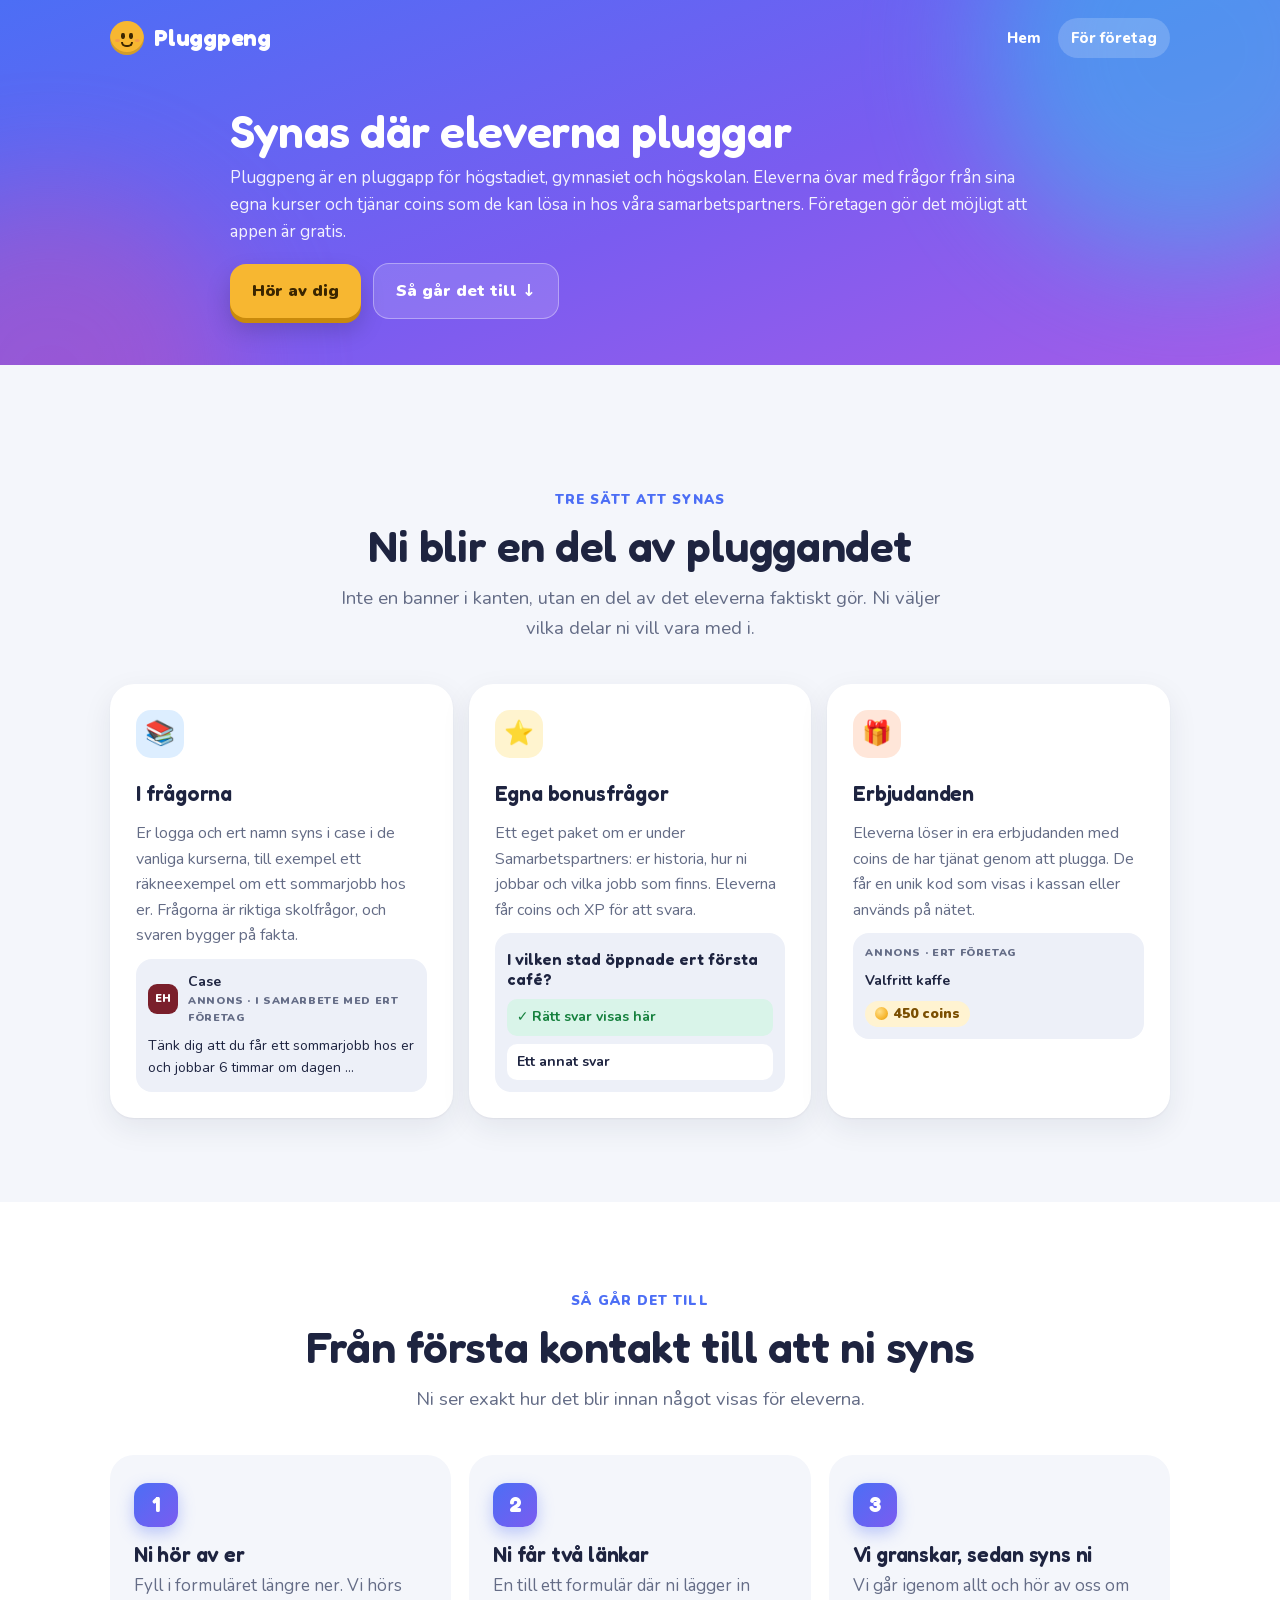
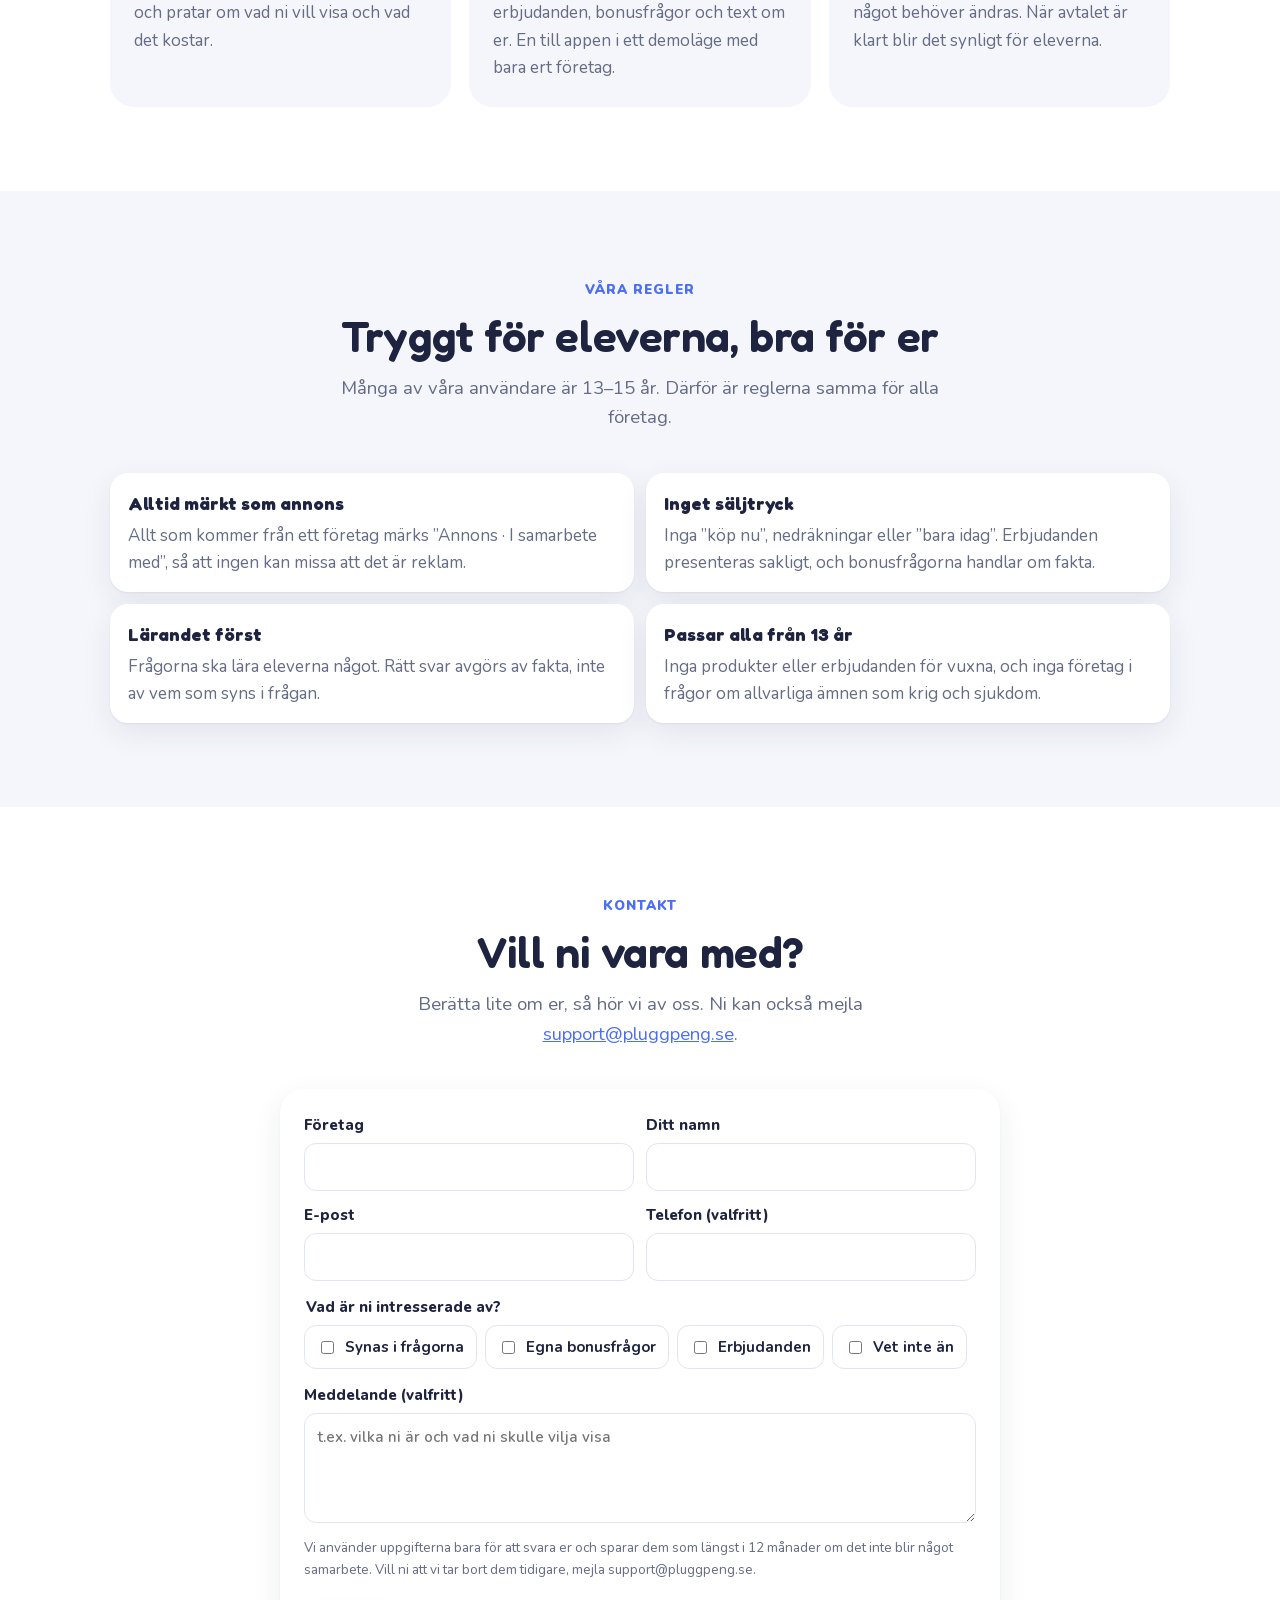
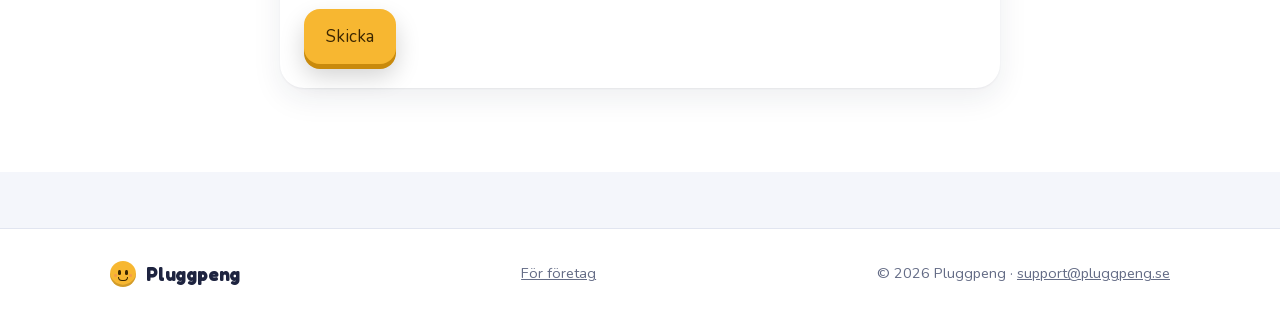
==== for-foretag/index.html @ d89995bb "Sidan För företag med kontaktformulär Co-Authored-By: Claude Opus 5.5 <noreply@anthropic.com>" ====
<!doctype html>
<html lang="sv">
<head>
<meta charset="utf-8">
<meta name="viewport" content="width=device-width, initial-scale=1">
<title>För företag – Pluggpeng</title>
<meta name="description" content="Synas i Pluggpeng: i frågorna eleverna pluggar med, med egna bonusfrågor och med erbjudanden de löser in med coins. Alltid tydligt märkt och utan säljtryck.">
<meta name="theme-color" content="#4C6EF5">
<!-- Mall. bygg-publik.js fyller i Supabase och skriver pluggpeng-webb/for-foretag/index.html -->
<link rel="preload" href="/fonts/Fredoka-latin.woff2" as="font" type="font/woff2" crossorigin>
<link rel="stylesheet" href="/style.css">
<style>
.ff-ways{display:grid;grid-template-columns:repeat(3,minmax(0,1fr));gap:16px;margin-top:26px}
@media (max-width:860px){.ff-ways{grid-template-columns:1fr}}
.ff-ways .tile{display:grid;gap:10px;align-content:start}
.ff-mock{background:var(--surface-2);border-radius:16px;padding:12px;display:grid;gap:8px;font-size:14px}
.ff-mock .ad{font-size:10.5px;font-weight:900;letter-spacing:.06em;text-transform:uppercase;color:var(--muted)}
.ff-mock .row{display:flex;gap:10px;align-items:center}
.ff-mock .lg{width:30px;height:30px;border-radius:9px;background:#7A1F2B;color:#fff;font-weight:900;font-size:11px;display:grid;place-items:center;flex:none}
.ff-mock .q{font-family:var(--display);font-weight:600;font-size:16px;line-height:1.25}
.ff-mock .o{background:var(--surface);border-radius:10px;padding:7px 10px;font-weight:700}
.ff-mock .o.ok{background:var(--mint);color:#15803D}
.ff-mock .price{display:inline-flex;gap:6px;align-items:center;font-weight:900;background:var(--coin-soft);color:var(--coin-ink);border-radius:999px;padding:2px 10px;justify-self:start}
.ff-coin{width:13px;height:13px;border-radius:50%;background:radial-gradient(circle at 35% 35%,#FFE08A,#F7B731 60%,#D99A0B);display:inline-block}
.ff-rules{display:grid;grid-template-columns:repeat(2,minmax(0,1fr));gap:12px;margin-top:22px}
@media (max-width:760px){.ff-rules{grid-template-columns:1fr}}
.ff-rules div{background:var(--surface);border-radius:18px;padding:16px 18px;box-shadow:var(--shadow)}
.ff-rules b{font-family:var(--display);font-size:18px;display:block;margin-bottom:4px}
.ff-rules p{margin:0;color:var(--muted)}
.ff-form{background:var(--surface);border-radius:var(--r);box-shadow:var(--shadow);padding:24px;display:grid;gap:14px;max-width:720px;margin:26px auto 0}
.ff-form .two{display:grid;grid-template-columns:1fr 1fr;gap:12px}
@media (max-width:620px){.ff-form .two{grid-template-columns:1fr}}
.ff-form label{display:grid;gap:6px;font-weight:800;font-size:15px}
.ff-form input,.ff-form textarea{font:inherit;font-weight:600;color:var(--ink);background:var(--surface);border:1.5px solid var(--line);border-radius:12px;padding:11px 13px;width:100%}
.ff-form input:focus,.ff-form textarea:focus{outline:none;border-color:var(--g1);box-shadow:0 0 0 3px var(--primary-soft,#E5EBFF)}
.ff-form textarea{min-height:110px;resize:vertical}
.ff-form fieldset{border:0;padding:0;margin:0;display:grid;gap:8px}
.ff-form legend{font-weight:800;font-size:15px;margin-bottom:6px}
.ff-checks{display:flex;flex-wrap:wrap;gap:8px}
.ff-checks label{display:flex;gap:8px;align-items:center;border:1.5px solid var(--line);border-radius:12px;padding:9px 12px;font-weight:700;cursor:pointer}
.ff-checks input{width:auto;accent-color:var(--g1)}
.ff-hp{position:absolute;left:-9999px;width:1px;height:1px;overflow:hidden}
.ff-small{font-size:13.5px;color:var(--muted);margin:0}
.ff-msg{border-radius:14px;padding:14px 16px;font-weight:700}
.ff-msg.ok{background:var(--mint);color:#15803D}
.ff-msg.err{background:#FEE2E2;color:#B91C1C}
.ff-form .btn{justify-self:start;border:0;cursor:pointer;font:inherit}
</style>
</head>
<body>
<header class="top">
  <div class="wrap">
    <nav class="nav">
      <a class="brand" href="/"><span class="slanten" aria-hidden="true"><b></b><i></i></span>Pluggpeng</a>
      <div class="links"><a href="/">Hem</a><a href="/for-foretag/" aria-current="page">För företag</a></div>
    </nav>
    <div class="page-head">
      <h1>Synas där eleverna pluggar</h1>
      <p>Pluggpeng är en pluggapp för högstadiet, gymnasiet och högskolan. Eleverna övar med frågor från sina egna kurser och tjänar coins som de kan lösa in hos våra samarbetspartners. Företagen gör det möjligt att appen är gratis.</p>
      <div class="cta" style="margin-top:18px"><a class="btn coin" href="#kontakt">Hör av dig</a><a class="btn ghost" href="#sa-gar-det-till">Så går det till ↓</a></div>
    </div>
  </div>
</header>

<main>
  <section class="block">
    <div class="wrap">
      <div class="center">
        <span class="kicker">Tre sätt att synas</span>
        <h2>Ni blir en del av pluggandet</h2>
        <p class="sub">Inte en banner i kanten, utan en del av det eleverna faktiskt gör. Ni väljer vilka delar ni vill vara med i.</p>
      </div>
      <div class="ff-ways">
        <div class="tile">
          <div class="ico" style="background:var(--sky)">📚</div>
          <h3>I frågorna</h3>
          <p>Er logga och ert namn syns i case i de vanliga kurserna, till exempel ett räkneexempel om ett sommarjobb hos er. Frågorna är riktiga skolfrågor, och svaren bygger på fakta.</p>
          <div class="ff-mock"><div class="row"><span class="lg">EH</span><div><b>Case</b><div class="ad">Annons · I samarbete med ert företag</div></div></div>
            <div>Tänk dig att du får ett sommarjobb hos er och jobbar 6 timmar om dagen …</div></div>
        </div>
        <div class="tile">
          <div class="ico" style="background:var(--butter)">⭐</div>
          <h3>Egna bonusfrågor</h3>
          <p>Ett eget paket om er under Samarbetspartners: er historia, hur ni jobbar och vilka jobb som finns. Eleverna får coins och XP för att svara.</p>
          <div class="ff-mock"><div class="q">I vilken stad öppnade ert första café?</div><div class="o ok">✓ Rätt svar visas här</div><div class="o">Ett annat svar</div></div>
        </div>
        <div class="tile">
          <div class="ico" style="background:var(--peach)">🎁</div>
          <h3>Erbjudanden</h3>
          <p>Eleverna löser in era erbjudanden med coins de har tjänat genom att plugga. De får en unik kod som visas i kassan eller används på nätet.</p>
          <div class="ff-mock"><div class="ad">Annons · Ert företag</div><b>Valfritt kaffe</b><span class="price"><i class="ff-coin"></i>450 coins</span></div>
        </div>
      </div>
    </div>
  </section>

  <section class="block alt" id="sa-gar-det-till">
    <div class="wrap">
      <div class="center">
        <span class="kicker">Så går det till</span>
        <h2>Från första kontakt till att ni syns</h2>
        <p class="sub">Ni ser exakt hur det blir innan något visas för eleverna.</p>
      </div>
      <div class="steps">
        <div class="step"><h3>Ni hör av er</h3><p>Fyll i formuläret längre ner. Vi hörs och pratar om vad ni vill visa och vad det kostar.</p></div>
        <div class="step"><h3>Ni får två länkar</h3><p>En till ett formulär där ni lägger in erbjudanden, bonusfrågor och text om er. En till appen i ett demoläge med bara ert företag.</p></div>
        <div class="step"><h3>Vi granskar, sedan syns ni</h3><p>Vi går igenom allt och hör av oss om något behöver ändras. När avtalet är klart blir det synligt för eleverna.</p></div>
      </div>
    </div>
  </section>

  <section class="block">
    <div class="wrap">
      <div class="center">
        <span class="kicker">Våra regler</span>
        <h2>Tryggt för eleverna, bra för er</h2>
        <p class="sub">Många av våra användare är 13–15 år. Därför är reglerna samma för alla företag.</p>
      </div>
      <div class="ff-rules">
        <div><b>Alltid märkt som annons</b><p>Allt som kommer från ett företag märks ”Annons · I samarbete med”, så att ingen kan missa att det är reklam.</p></div>
        <div><b>Inget säljtryck</b><p>Inga ”köp nu”, nedräkningar eller ”bara idag”. Erbjudanden presenteras sakligt, och bonusfrågorna handlar om fakta.</p></div>
        <div><b>Lärandet först</b><p>Frågorna ska lära eleverna något. Rätt svar avgörs av fakta, inte av vem som syns i frågan.</p></div>
        <div><b>Passar alla från 13 år</b><p>Inga produkter eller erbjudanden för vuxna, och inga företag i frågor om allvarliga ämnen som krig och sjukdom.</p></div>
      </div>
    </div>
  </section>

  <section class="block alt" id="kontakt">
    <div class="wrap">
      <div class="center">
        <span class="kicker">Kontakt</span>
        <h2>Vill ni vara med?</h2>
        <p class="sub">Berätta lite om er, så hör vi av oss. Ni kan också mejla <a href="mailto:support@pluggpeng.se?subject=Samarbete%20med%20Pluggpeng">support@pluggpeng.se</a>.</p>
      </div>
      <form class="ff-form" id="ff" novalidate>
        <div class="two">
          <label>Företag<input name="company" required maxlength="80" autocomplete="organization"></label>
          <label>Ditt namn<input name="name" required maxlength="80" autocomplete="name"></label>
          <label>E-post<input name="email" type="email" required maxlength="120" autocomplete="email"></label>
          <label>Telefon (valfritt)<input name="phone" type="tel" maxlength="30" autocomplete="tel"></label>
        </div>
        <fieldset><legend>Vad är ni intresserade av?</legend>
          <div class="ff-checks">
            <label><input type="checkbox" name="interest" value="case"> Synas i frågorna</label>
            <label><input type="checkbox" name="interest" value="bonusfragor"> Egna bonusfrågor</label>
            <label><input type="checkbox" name="interest" value="erbjudanden"> Erbjudanden</label>
            <label><input type="checkbox" name="interest" value="annat"> Vet inte än</label>
          </div></fieldset>
        <label>Meddelande (valfritt)<textarea name="message" maxlength="1000" placeholder="t.ex. vilka ni är och vad ni skulle vilja visa"></textarea></label>
        <div class="ff-hp" aria-hidden="true"><label>Lämna tomt<input name="website" tabindex="-1" autocomplete="off"></label></div>
        <p class="ff-small">Vi använder uppgifterna bara för att svara er och sparar dem som längst i 12 månader om det inte blir något samarbete. Vill ni att vi tar bort dem tidigare, mejla support@pluggpeng.se.</p>
        <div id="ff-msg" role="status" aria-live="polite"></div>
        <button class="btn coin" type="submit">Skicka</button>
      </form>
    </div>
  </section>
</main>

<footer>
  <div class="wrap">
    <a class="brand" href="/"><span class="slanten" aria-hidden="true"><b></b><i></i></span>Pluggpeng</a>
    <span><a href="/for-foretag/">För företag</a></span>
    <span>© 2026 Pluggpeng · <a href="mailto:support@pluggpeng.se">support@pluggpeng.se</a></span>
  </div>
</footer>

<script>
const SB_URL = "https://byfapqnpdriisybfastd.supabase.co", SB_KEY = "sb_publishable_jK1jf-cpxp_navooFOsqaw_nffUL_IU";
const ff = document.getElementById("ff"), msg = document.getElementById("ff-msg");
const show = (t, ok) => { msg.className = "ff-msg " + (ok ? "ok" : "err"); msg.textContent = t; };
ff.addEventListener("submit", async e => {
  e.preventDefault();
  const f = new FormData(ff), v = k => (f.get(k) || "").toString().trim();
  if(v("company").length < 2) return show("Skriv företagets namn.");
  if(v("name").length < 2) return show("Skriv ditt namn.");
  if(!/^[^@\s]+@[^@\s]+\.[a-z]{2,}$/i.test(v("email"))) return show("Kolla e-postadressen.");
  const btn = ff.querySelector("button"); btn.disabled = true; btn.textContent = "Skickar …";
  try{
    const r = await fetch(SB_URL + "/rest/v1/rpc/lead_submit", {method:"POST", headers:{"apikey":SB_KEY, "Content-Type":"application/json"},
      body:JSON.stringify({p:{company:v("company"), name:v("name"), email:v("email"), phone:v("phone"), message:v("message"), website:v("website"), interest:f.getAll("interest")}})});
    const j = await r.json().catch(()=>null);
    if(!r.ok) throw new Error(j && j.message || "");
    ff.reset(); show("Tack! Vi har fått ert meddelande och hör av oss inom några dagar.", true);
  }catch(err){ show(err.message && !/violates|constraint/i.test(err.message) ? err.message : "Det gick inte att skicka. Försök igen eller mejla support@pluggpeng.se."); }
  btn.disabled = false; btn.textContent = "Skicka";
});
</script>
</body>
</html>
---- style.css ----
/* Pluggpeng.se – samma färger, typsnitt och logga som appen.
 * Typsnitten ligger här på sidan (fonts/), så att inget hämtas från Google (besökarens IP-adress skickas inte dit).
 * Fredoka och Nunito har licensen SIL Open Font License 1.1, som tillåter kommersiell användning. */
@font-face{font-family:'Fredoka';font-style:normal;font-weight:300 700;font-display:swap;src:url(/fonts/Fredoka-latin.woff2) format('woff2');unicode-range:U+0000-00FF,U+0131,U+0152-0153,U+02BB-02BC,U+02C6,U+02DA,U+02DC,U+0304,U+0308,U+0329,U+2000-206F,U+20AC,U+2122,U+2191,U+2193,U+2212,U+2215,U+FEFF,U+FFFD}
@font-face{font-family:'Fredoka';font-style:normal;font-weight:300 700;font-display:swap;src:url(/fonts/Fredoka-latin-ext.woff2) format('woff2');unicode-range:U+0100-02BA,U+02BD-02C5,U+02C7-02CC,U+02CE-02D7,U+02DD-02FF,U+1D00-1DBF,U+1E00-1E9F,U+1EF2-1EFF,U+2020,U+20A0-20AB,U+20AD-20C4,U+2113,U+2C60-2C7F,U+A720-A7FF}
@font-face{font-family:'Nunito';font-style:normal;font-weight:200 1000;font-display:swap;src:url(/fonts/Nunito-latin.woff2) format('woff2');unicode-range:U+0000-00FF,U+0131,U+0152-0153,U+02BB-02BC,U+02C6,U+02DA,U+02DC,U+0304,U+0308,U+0329,U+2000-206F,U+20AC,U+2122,U+2191,U+2193,U+2212,U+2215,U+FEFF,U+FFFD}
@font-face{font-family:'Nunito';font-style:normal;font-weight:200 1000;font-display:swap;src:url(/fonts/Nunito-latin-ext.woff2) format('woff2');unicode-range:U+0100-02BA,U+02BD-02C5,U+02C7-02CC,U+02CE-02D7,U+02DD-02FF,U+1D00-1DBF,U+1E00-1E9F,U+1EF2-1EFF,U+2020,U+20A0-20AB,U+20AD-20C4,U+2113,U+2C60-2C7F,U+A720-A7FF}

:root{
  --g1:#4C6EF5; --g2:#7A5CF0; --g3:#A35CE8;
  --bg:#F4F6FB; --surface:#fff; --surface-2:#EDF0F8; --ink:#1E2440; --muted:#646C86; --line:#E1E5F0;
  --primary:#4C6EF5; --primary-soft:#E5EBFF;
  --coin:#F7B731; --coin-soft:#FFF3D1; --coin-ink:#7A4E00;
  --xp:#8B5CF6; --xp-soft:#EEE6FF; --good:#16A34A; --good-soft:#DCFCE7; --bad:#DC2626; --bad-soft:#FEE2E2;
  --peach:#FFE6D9; --mint:#D9F4E9; --lilac:#ECE5FF; --sky:#DDEEFF; --butter:#FFF4CF;
  --shadow:0 1px 2px rgba(30,36,64,.06),0 10px 30px rgba(30,36,64,.08);
  --r:24px;
  --display:"Fredoka","Avenir Next Rounded","Arial Rounded MT Bold",system-ui,sans-serif;
  --font:"Nunito","Segoe UI",system-ui,sans-serif;
}
@media (prefers-color-scheme:dark){
  :root{--bg:#121528;--surface:#1B2038;--surface-2:#252B48;--ink:#EEF0FA;--muted:#A3AAC6;--line:#2E355A;
    --primary:#8EA4FF;--primary-soft:#262F5C;--coin-soft:#3D3218;--coin-ink:#FFD978;--xp:#B79BFF;--xp-soft:#2F2752;
    --good:#4ADE80;--good-soft:#16352A;--bad:#F87171;--bad-soft:#3F1D24;
    --peach:#43291F;--mint:#183A2F;--lilac:#2F2752;--sky:#1C3350;--butter:#3A3218;
    --shadow:0 1px 2px rgba(0,0,0,.3),0 10px 30px rgba(0,0,0,.3);color-scheme:dark}
}
*{box-sizing:border-box}
html{-webkit-text-size-adjust:100%;scroll-behavior:smooth}
body{margin:0;font-family:var(--font);color:var(--ink);background:var(--bg);line-height:1.6;font-size:17px;overflow-x:hidden}
a{color:var(--primary)}
img,svg{max-width:100%}
h1,h2,h3{font-family:var(--display);font-weight:600;letter-spacing:-.01em;line-height:1.12}
.wrap{max-width:1100px;margin:0 auto;padding:0 20px}

/* Slanten – samma logga som i appen */
.slanten{--s:34px;width:var(--s);height:var(--s);border-radius:50%;background:var(--coin);position:relative;flex:none;display:inline-block;box-shadow:inset 0 calc(var(--s)*-.09) 0 rgba(0,0,0,.15)}
.slanten::before,.slanten::after{content:"";position:absolute;top:36%;width:12%;height:18%;border-radius:40%;background:#3B2600}
.slanten::before{left:31%}.slanten::after{right:31%}
.slanten i{position:absolute;left:32%;right:32%;bottom:24%;height:15%;border:calc(var(--s)*.07) solid #3B2600;border-top:0;border-radius:0 0 99px 99px}
.slanten b{position:absolute;left:14%;top:52%;width:14%;height:9%;border-radius:50%;background:#F48B5A;opacity:.6;box-shadow:calc(var(--s)*.58) 0 0 #F48B5A}

/* Toppen */
.top{position:relative;background:linear-gradient(160deg,var(--g1) 0%,var(--g2) 55%,var(--g3) 100%);color:#fff;overflow:hidden;isolation:isolate}
.top::before,.top::after{content:"";position:absolute;border-radius:50%;filter:blur(60px);opacity:.45;z-index:-1}
.top::before{width:420px;height:420px;background:#22D3EE;top:-160px;right:-120px}
.top::after{width:380px;height:380px;background:#EC4899;bottom:-200px;left:-140px;opacity:.3}
.nav{display:flex;align-items:center;justify-content:space-between;gap:12px;padding:18px 0;flex-wrap:wrap}
.brand{display:flex;align-items:center;gap:10px;color:#fff;text-decoration:none;font-family:var(--display);font-weight:700;font-size:23px;letter-spacing:-.01em}
.links{display:flex;gap:4px;flex-wrap:wrap}
.links a{color:#fff;text-decoration:none;font-weight:800;font-size:15px;padding:8px 13px;border-radius:999px;transition:background .2s}
.links a:hover,.links a[aria-current="page"]{background:rgba(255,255,255,.18)}

.page-head{padding:30px 0 46px;max-width:820px;margin:0 auto}
.page-head h1{font-size:clamp(32px,6vw,46px);margin:0 0 6px}
.page-head p{margin:0;opacity:.92}

/* Startsidans topp */
.hero{display:grid;grid-template-columns:1.1fr .9fr;gap:40px;align-items:center;padding:34px 0 90px}
.pill{display:inline-flex;align-items:center;gap:8px;background:rgba(255,255,255,.16);border:1px solid rgba(255,255,255,.28);border-radius:999px;padding:7px 15px 7px 8px;font-weight:800;font-size:14.5px;backdrop-filter:blur(6px)}
.pill .slanten{--s:24px}
.hero h1{font-size:clamp(40px,7vw,68px);margin:18px 0 16px;font-weight:700}
.hero h1 .hl{position:relative;white-space:nowrap;color:#FFE08A}
.hero h1 .hl svg{position:absolute;left:0;right:0;bottom:-.18em;width:100%;height:.32em;overflow:visible}
.hero h1 .hl path{fill:none;stroke:#FFE08A;stroke-width:5;stroke-linecap:round;stroke-dasharray:300;stroke-dashoffset:300;animation:draw 1.1s .6s ease-out forwards}
@keyframes draw{to{stroke-dashoffset:0}}
.lead{font-size:clamp(18px,2.2vw,20.5px);max-width:540px;margin:0 0 28px;opacity:.95}
.cta{display:flex;gap:12px;flex-wrap:wrap;align-items:center}
.btn{display:inline-flex;align-items:center;gap:8px;border-radius:16px;padding:14px 22px;font-weight:900;font-size:16.5px;text-decoration:none;border:0;cursor:pointer;font-family:var(--font);transition:transform .15s,box-shadow .15s}
.btn:hover{transform:translateY(-2px)}
.btn.coin{background:var(--coin);color:#3B2600;box-shadow:0 5px 0 #C98A0C,0 12px 24px rgba(0,0,0,.18)}
.btn.coin:active{transform:translateY(3px);box-shadow:0 2px 0 #C98A0C}
.btn.ghost{background:rgba(255,255,255,.14);color:#fff;border:1px solid rgba(255,255,255,.35)}
.stores{display:flex;gap:10px;margin-top:22px;flex-wrap:wrap;font-weight:800;font-size:14px;opacity:.92}
.stores span{display:inline-flex;align-items:center;gap:7px;padding:7px 12px;border-radius:12px;background:rgba(0,0,0,.18)}

/* Flytande mynt i toppen */
.float{position:absolute;inset:0;z-index:-1;pointer-events:none}
.float .slanten{position:absolute;opacity:.85;animation:drift 9s ease-in-out infinite}
.float .slanten:nth-child(1){--s:26px;left:6%;top:22%}
.float .slanten:nth-child(2){--s:18px;left:44%;top:12%;animation-delay:-3s;opacity:.6}
.float .slanten:nth-child(3){--s:30px;left:52%;bottom:14%;animation-delay:-5s}
.float .slanten:nth-child(4){--s:16px;right:4%;top:60%;animation-delay:-2s;opacity:.55}
.float .slanten:nth-child(5){--s:22px;left:30%;bottom:6%;animation-delay:-7s;opacity:.7}
@keyframes drift{0%,100%{transform:translateY(0) rotate(0)}50%{transform:translateY(-18px) rotate(12deg)}}

/* Telefonen med provfrågan */
.phone{position:relative;justify-self:center;width:min(340px,100%);background:#0F1222;border-radius:44px;padding:12px;box-shadow:0 30px 60px rgba(15,18,34,.45),inset 0 0 0 2px rgba(255,255,255,.08);animation:rise .9s .2s both cubic-bezier(.2,.9,.3,1.2)}
@keyframes rise{from{opacity:0;transform:translateY(40px) rotate(4deg)}to{opacity:1;transform:none}}
.screen{background:var(--bg);color:var(--ink);border-radius:34px;padding:18px 16px 20px;min-height:540px;display:flex;flex-direction:column;gap:12px;overflow:hidden;position:relative}
.notch{width:96px;height:24px;border-radius:99px;background:#0F1222;margin:-6px auto 2px}
.s-top{display:flex;align-items:center;justify-content:space-between;gap:8px}
.chip{display:inline-flex;align-items:center;gap:6px;border-radius:999px;padding:5px 10px;font-weight:900;font-size:13.5px}
.chip.coins{background:var(--coin-soft);color:var(--coin-ink)}
.chip.coins .slanten{--s:18px}
.chip.streak{background:var(--peach);color:#B4461A}
@media (prefers-color-scheme:dark){.chip.streak{color:#FDBA8C}}
.s-meta{font-size:12.5px;font-weight:800;color:var(--muted);text-transform:uppercase;letter-spacing:.06em}
.xpbar{height:10px;border-radius:99px;background:var(--surface-2);overflow:hidden}
.xpbar span{display:block;height:100%;width:30%;border-radius:inherit;background:linear-gradient(90deg,var(--xp),#C084FC);transition:width .6s cubic-bezier(.2,.9,.3,1)}
.q{font-family:var(--display);font-size:20px;font-weight:600;line-height:1.25;margin:4px 0 2px}
.opts{display:grid;gap:8px}
.opt{text-align:left;background:var(--surface);color:var(--ink);border:2px solid var(--line);border-bottom-width:4px;border-radius:16px;padding:11px 14px;font:800 15.5px var(--font);cursor:pointer;transition:transform .1s,border-color .15s,background .15s}
.opt:hover:not(:disabled){border-color:var(--primary);transform:translateY(-1px)}
.opt:disabled{cursor:default}
.opt.right{background:var(--good-soft);border-color:var(--good);color:var(--good)}
.opt.wrong{background:var(--bad-soft);border-color:var(--bad);color:var(--bad);animation:shake .35s}
@keyframes shake{25%{transform:translateX(-5px)}75%{transform:translateX(5px)}}
.expl{font-size:14px;color:var(--muted);background:var(--surface);border-radius:14px;padding:10px 12px;display:none}
.expl.show{display:block;animation:pop .3s ease-out}
.next{margin-top:auto;background:var(--primary);color:#fff;border:0;border-radius:16px;padding:13px;font:900 15.5px var(--font);cursor:pointer;box-shadow:0 4px 0 #3651C9;visibility:hidden}
.next.show{visibility:visible;animation:pop .3s ease-out}
@media (prefers-color-scheme:dark){.next{color:#121528;box-shadow:0 4px 0 #6F88F0}}
@keyframes pop{from{opacity:0;transform:scale(.94)}to{opacity:1;transform:none}}
.plus{position:absolute;font-family:var(--display);font-weight:700;font-size:22px;color:var(--coin-ink);pointer-events:none;animation:up 1.1s ease-out forwards}
@keyframes up{from{opacity:1;transform:translateY(0) scale(1)}to{opacity:0;transform:translateY(-70px) scale(1.25)}}
.spark{position:absolute;width:8px;height:8px;border-radius:2px;pointer-events:none;animation:burst .9s ease-out forwards}
@keyframes burst{to{opacity:0;transform:translate(var(--dx),var(--dy)) rotate(260deg)}}
.hint{text-align:center;font-weight:800;font-size:14px;margin-top:14px;opacity:.85}

/* Ämnesbandet */
.marquee{background:var(--surface);border-bottom:1px solid var(--line);overflow:hidden;padding:16px 0}
.marquee .track{display:flex;gap:12px;width:max-content;animation:scroll 50s linear infinite}
.marquee:hover .track{animation-play-state:paused}
.marquee span{white-space:nowrap;font-weight:800;font-size:15px;padding:8px 16px;border-radius:999px;background:var(--surface-2)}
.marquee span:nth-child(4n+1){background:var(--sky)}.marquee span:nth-child(4n+2){background:var(--mint)}
.marquee span:nth-child(4n+3){background:var(--lilac)}.marquee span:nth-child(4n){background:var(--peach)}
@keyframes scroll{to{transform:translateX(-50%)}}

/* Sektioner */
main{padding:36px 0 56px}
.home main{padding:0}
.block{padding:84px 0}
.block.alt{background:var(--surface)}
.kicker{display:inline-block;font-weight:900;font-size:13.5px;letter-spacing:.08em;text-transform:uppercase;color:var(--primary);margin-bottom:10px}
.block h2{font-size:clamp(30px,4.6vw,44px);margin:0 0 14px}
.block .sub{color:var(--muted);font-size:18.5px;max-width:640px;margin:0 0 40px}
.center{text-align:center}.center .sub{margin-left:auto;margin-right:auto}

.stats{display:grid;grid-template-columns:repeat(4,1fr);gap:14px}
.stat{background:var(--surface);border-radius:var(--r);padding:24px 20px;box-shadow:var(--shadow);text-align:center}
.block.alt .stat{background:var(--bg);box-shadow:none}
.stat b{display:block;font-family:var(--display);font-size:clamp(34px,5vw,46px);font-weight:700;line-height:1;background:linear-gradient(135deg,var(--g1),var(--g3));-webkit-background-clip:text;background-clip:text;color:transparent}
.stat span{display:block;margin-top:8px;color:var(--muted);font-weight:700;font-size:15px}

.steps{display:grid;grid-template-columns:repeat(3,1fr);gap:18px;counter-reset:s}
.step{position:relative;background:var(--bg);border-radius:var(--r);padding:28px 24px 26px}
.step::before{counter-increment:s;content:counter(s);display:grid;place-items:center;width:44px;height:44px;border-radius:14px;background:linear-gradient(135deg,var(--g1),var(--g2));color:#fff;font:700 21px var(--display);margin-bottom:16px;box-shadow:0 6px 16px rgba(76,110,245,.35)}
.step h3{font-size:21px;margin:0 0 6px}
.step p{margin:0;color:var(--muted)}

/* Funktioner */
.bento{display:grid;grid-template-columns:repeat(6,1fr);gap:16px}
.tile{background:var(--surface);border-radius:var(--r);padding:26px;box-shadow:var(--shadow);overflow:hidden;position:relative;transition:transform .25s}
.tile:hover{transform:translateY(-4px)}
.tile.w3{grid-column:span 3}.tile.w2{grid-column:span 2}.tile.w4{grid-column:span 4}
.tile .ico{width:48px;height:48px;border-radius:15px;display:grid;place-items:center;font-size:24px;margin-bottom:14px}
.tile h3{font-size:21px;margin:0 0 6px}
.tile p{margin:0;color:var(--muted);font-size:16px}
.levels{display:flex;gap:8px;margin-top:16px;flex-wrap:wrap}
.levels span{font-weight:900;font-size:14px;padding:6px 12px;border-radius:12px}
.ladder{display:flex;align-items:flex-end;gap:8px;margin-top:20px;height:110px}
.ladder div{flex:1;border-radius:12px 12px 4px 4px;display:flex;align-items:flex-end;justify-content:center;padding-bottom:8px;font-weight:900;font-size:12.5px;color:#fff;transform-origin:bottom;transform:scaleY(.15);transition:transform .8s cubic-bezier(.2,.9,.3,1.2)}
.in .ladder div{transform:none}
.ladder div:nth-child(1){height:40%;background:#C27C4A}.ladder div:nth-child(2){height:55%;background:#94A3B8;transition-delay:.08s}
.ladder div:nth-child(3){height:70%;background:#EAB308;transition-delay:.16s}.ladder div:nth-child(4){height:85%;background:#14B8A6;transition-delay:.24s}
.ladder div:nth-child(5){height:100%;background:linear-gradient(180deg,#60A5FA,#8B5CF6);transition-delay:.32s}
.week{display:flex;gap:6px;margin-top:18px}
.week span{flex:1;aspect-ratio:1;max-width:40px;border-radius:12px;display:grid;place-items:center;font-size:18px;background:var(--surface-2)}
.week span.on{background:var(--peach)}
.avatars{display:flex;gap:10px;margin-top:18px;flex-wrap:wrap}
.avatars span{width:46px;height:46px;border-radius:50%;display:grid;place-items:center;font-size:23px}
.duel{display:flex;align-items:center;justify-content:space-between;gap:10px;margin-top:18px;background:var(--bg);border-radius:18px;padding:12px 16px;font-weight:900}
.duel em{font-style:normal;font-family:var(--display);font-size:22px;color:var(--primary)}

/* Av studenter, för studenter */
.manifest{display:grid;grid-template-columns:auto 1fr;gap:44px;align-items:center;background:linear-gradient(140deg,var(--g1),var(--g2) 60%,var(--g3));color:#fff;border-radius:34px;padding:clamp(30px,6vw,64px);position:relative;overflow:hidden}
.manifest::after{content:"";position:absolute;width:360px;height:360px;border-radius:50%;background:rgba(255,255,255,.08);right:-120px;top:-140px}
.manifest .big{--s:150px;animation:hop 2.4s ease-in-out infinite}
.manifest .big .cap{position:absolute;left:12%;right:12%;top:-16%;height:24%;background:#111827;border-radius:6px 6px 2px 2px;transform:rotate(-8deg)}
.manifest .big .cap::after{content:"";position:absolute;left:30%;right:30%;top:100%;height:60%;background:#111827;border-radius:0 0 10px 10px}
.manifest .big .cap::before{content:"";position:absolute;right:8%;top:40%;width:3px;height:120%;background:#FDE047}
@keyframes hop{0%,100%{transform:translateY(0) rotate(-3deg)}50%{transform:translateY(-12px) rotate(3deg)}}
.manifest h2{font-size:clamp(32px,5vw,50px);margin:0 0 14px}
.manifest p{margin:0 0 12px;font-size:18px;opacity:.95;max-width:620px}
.manifest .sign{font-family:var(--display);font-size:20px;opacity:1;margin-top:18px}

/* Gratis och trygghet */
.trust{display:grid;grid-template-columns:repeat(3,1fr);gap:16px}
.trust .tile{background:var(--surface)}
.tag{display:inline-block;font-weight:900;font-size:12.5px;padding:4px 10px;border-radius:8px;background:var(--coin-soft);color:var(--coin-ink);margin-bottom:12px}

.faq{max-width:780px;margin:0 auto}
.faq details{background:var(--surface);border-radius:18px;padding:4px 22px;margin-bottom:10px;border:0;box-shadow:var(--shadow)}

.final{text-align:center;padding:90px 0}
.final .slanten{--s:80px;animation:hop 2s ease-in-out infinite;margin-bottom:18px}
.final h2{font-size:clamp(32px,5vw,48px);margin:0 0 10px}
.final p{color:var(--muted);font-size:18.5px;margin:0 auto 26px;max-width:560px}

/* Undersidornas text */
.text{max-width:820px;margin:0 auto;background:var(--surface);border-radius:var(--r);padding:30px clamp(20px,4vw,44px);box-shadow:var(--shadow);margin-top:-30px;position:relative}
.text h2{font-size:23px;margin:30px 0 8px}
.text h2:first-child{margin-top:0}
.text ul{padding-left:22px}
.text li{margin:4px 0}
.text table{width:100%;border-collapse:collapse;font-size:15.5px;margin:8px 0}
.text th,.text td{text-align:left;padding:10px 8px;border-bottom:1px solid var(--line);vertical-align:top}
.text th{color:var(--muted);font-weight:800;font-size:14px}
.note{color:var(--muted);font-size:15px}

details{border-bottom:1px solid var(--line);padding:4px 0}
summary{cursor:pointer;font-weight:800;padding:14px 0;list-style:none;display:flex;justify-content:space-between;gap:12px}
summary::-webkit-details-marker{display:none}
summary::after{content:"+";font-size:24px;line-height:1;color:var(--primary);transition:transform .2s}
details[open] summary::after{transform:rotate(45deg)}
details p{margin:0 0 16px;color:var(--muted)}

.contact{display:flex;align-items:center;gap:14px;flex-wrap:wrap;background:linear-gradient(135deg,var(--g1),var(--g2));color:#fff;border-radius:var(--r);padding:22px 24px;margin-top:20px}
.contact b{font-size:18px}
.contact a{color:#fff;font-weight:800}
.section{margin-top:34px}
.section h2{font-size:26px;margin:0 0 12px}

footer{background:var(--surface);border-top:1px solid var(--line);padding:30px 0 44px;color:var(--muted);font-size:14.5px}
footer .wrap{display:flex;justify-content:space-between;align-items:center;gap:14px;flex-wrap:wrap}
footer .brand{color:var(--ink);font-size:19px}
footer .brand .slanten{--s:26px}
footer a{color:var(--muted)}

/* Dyker upp när man scrollar (bara om JavaScript körs) */
.js .reveal{opacity:0;transform:translateY(26px);transition:opacity .7s ease,transform .7s cubic-bezier(.2,.9,.3,1)}
.js .reveal.in{opacity:1;transform:none}
.js .reveal.d1{transition-delay:.08s}.js .reveal.d2{transition-delay:.16s}.js .reveal.d3{transition-delay:.24s}

@media (max-width:900px){
  .hero{grid-template-columns:1fr;padding-bottom:70px}
  .bento{grid-template-columns:1fr 1fr}
  .tile.w3,.tile.w2,.tile.w4{grid-column:span 1}
  .tile.wide-m{grid-column:span 2}
  .stats{grid-template-columns:1fr 1fr}
  .steps,.trust{grid-template-columns:1fr}
  .manifest{grid-template-columns:1fr;text-align:center}
  .manifest .big{--s:110px;margin:10px auto 0}
  .manifest p{margin-left:auto;margin-right:auto}
}
@media (max-width:560px){
  body{font-size:16.5px}
  .bento{grid-template-columns:1fr}
  .tile.wide-m{grid-column:span 1}
  .block{padding:64px 0}
  .links a{padding:7px 10px;font-size:14px}
  .screen{min-height:500px}
}
@media (prefers-reduced-motion:reduce){
  *,*::before,*::after{animation:none!important;transition:none!important}
  .hero h1 .hl path{stroke-dashoffset:0}
  .js .reveal{opacity:1;transform:none}
  .ladder div{transform:none}
}

/* Provfrågorna: prickar för fråga 1–3 och resultatet */
.quiz{display:flex;flex-direction:column;gap:12px;flex:1}
.quiz[hidden],.result[hidden]{display:none}
.s-row{display:flex;justify-content:space-between;align-items:center;gap:8px}
.dots{display:flex;gap:5px;flex:none}
.dots i{width:9px;height:9px;border-radius:50%;background:var(--surface-2);transition:background .3s,transform .3s}
.dots i.now{background:var(--primary);transform:scale(1.25)}
.dots i.done{background:var(--good)}
.result{flex:1;display:flex;flex-direction:column;align-items:center;justify-content:center;text-align:center;gap:10px;animation:pop .45s cubic-bezier(.2,.9,.3,1.3)}
.result>.slanten{--s:84px;animation:hop 1.6s ease-in-out infinite}
.result h3{font-size:26px;margin:6px 0 0}
.r-score{margin:0;color:var(--muted);font-weight:800}
.r-score b{font-family:var(--display);font-size:38px;color:var(--ink);vertical-align:-4px}
.r-gains{display:flex;gap:8px;flex-wrap:wrap;justify-content:center}
.chip.xp{background:var(--xp-soft);color:var(--xp)}
.r-text{font-size:14.5px;color:var(--muted);margin:2px 6px 6px}
.result .btn{width:100%;justify-content:center}
.again{background:none;border:0;color:var(--primary);font:900 15px var(--font);cursor:pointer;padding:8px}

/* Siffrorna: stor ruta för frågorna */
.stats{grid-template-columns:repeat(4,1fr)}
.stat.hero-stat{grid-column:span 2;grid-row:span 2;display:flex;flex-direction:column;justify-content:center;background:linear-gradient(140deg,var(--g1),var(--g2) 60%,var(--g3));position:relative;overflow:hidden}
.stat.hero-stat b{font-size:clamp(54px,9vw,96px);color:#FFE08A;background:none;-webkit-background-clip:initial;background-clip:initial}
.stat.hero-stat span{color:#fff;font-size:18px;opacity:.95}
.stat.hero-stat::after{content:"";position:absolute;width:220px;height:220px;border-radius:50%;background:rgba(255,255,255,.08);right:-70px;top:-80px}
.stat.free b{background:none;-webkit-background-clip:initial;background-clip:initial;color:var(--good)}

/* Hämta-sektionen */
.store-btns{display:flex;gap:12px;justify-content:center;flex-wrap:wrap;margin:0 0 22px}
.store{display:inline-flex;flex-direction:column;align-items:flex-start;background:var(--ink);color:var(--bg);border-radius:14px;padding:9px 20px 10px;min-width:170px;opacity:.85;line-height:1.2}
.store small{font-size:12px;font-weight:700;opacity:.8}
.store b{font-family:var(--display);font-size:21px;font-weight:600}

/* Meny som följer med när man scrollar */
.sticky{position:fixed;top:0;left:0;right:0;z-index:50;background:color-mix(in srgb,var(--surface) 86%,transparent);backdrop-filter:blur(14px);-webkit-backdrop-filter:blur(14px);border-bottom:1px solid var(--line);transform:translateY(-110%);transition:transform .35s cubic-bezier(.2,.9,.3,1)}
.sticky.on{transform:none}
.sticky .wrap{display:flex;align-items:center;gap:14px;height:62px}
.sticky .brand{color:var(--ink);font-size:20px}
.sticky .brand .slanten{--s:28px}
.jump{display:flex;gap:2px;margin:0 auto}
.jump a{color:var(--muted);text-decoration:none;font-weight:800;font-size:14.5px;padding:7px 11px;border-radius:999px}
.jump a:hover{color:var(--ink);background:var(--surface-2)}
.btn.small{padding:9px 16px;font-size:14.5px;border-radius:12px;box-shadow:0 3px 0 #C98A0C}
.progress{position:absolute;left:0;right:0;bottom:-1px;height:3px;background:linear-gradient(90deg,var(--g1),var(--g3));transform-origin:left;transform:scaleX(0)}
section[id]{scroll-margin-top:70px}

/* Vanliga frågor i två spalter på stor skärm */
@media (min-width:900px){
  .faq{max-width:none;columns:2;column-gap:16px}
  .faq details{break-inside:avoid}
}
@media (max-width:900px){
  .stats{grid-template-columns:1fr 1fr}
  .jump{display:none}
  .sticky .btn{margin-left:auto}
}
.stat.free{grid-column:1/-1;display:flex;align-items:center;justify-content:center;gap:16px;flex-wrap:wrap;padding:20px}
.stat.free span{margin:0;font-size:18px;color:var(--ink)}
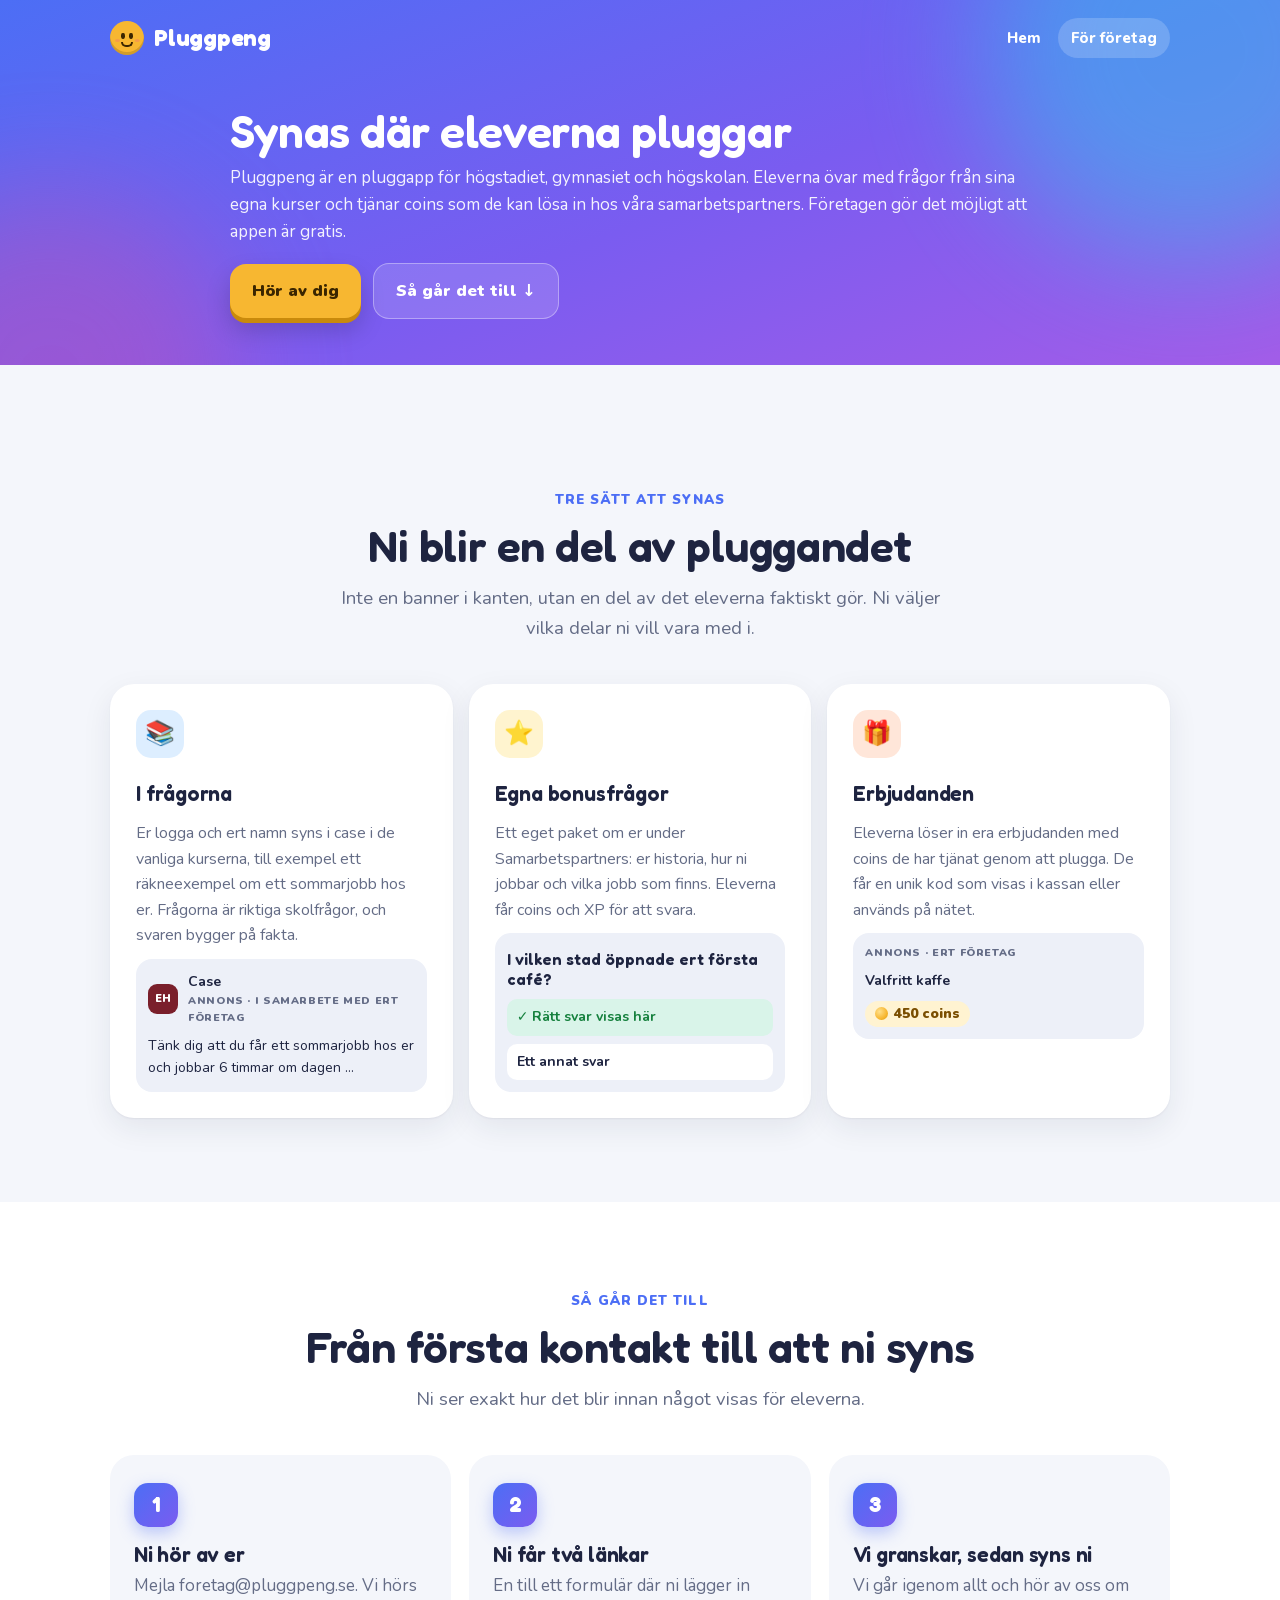
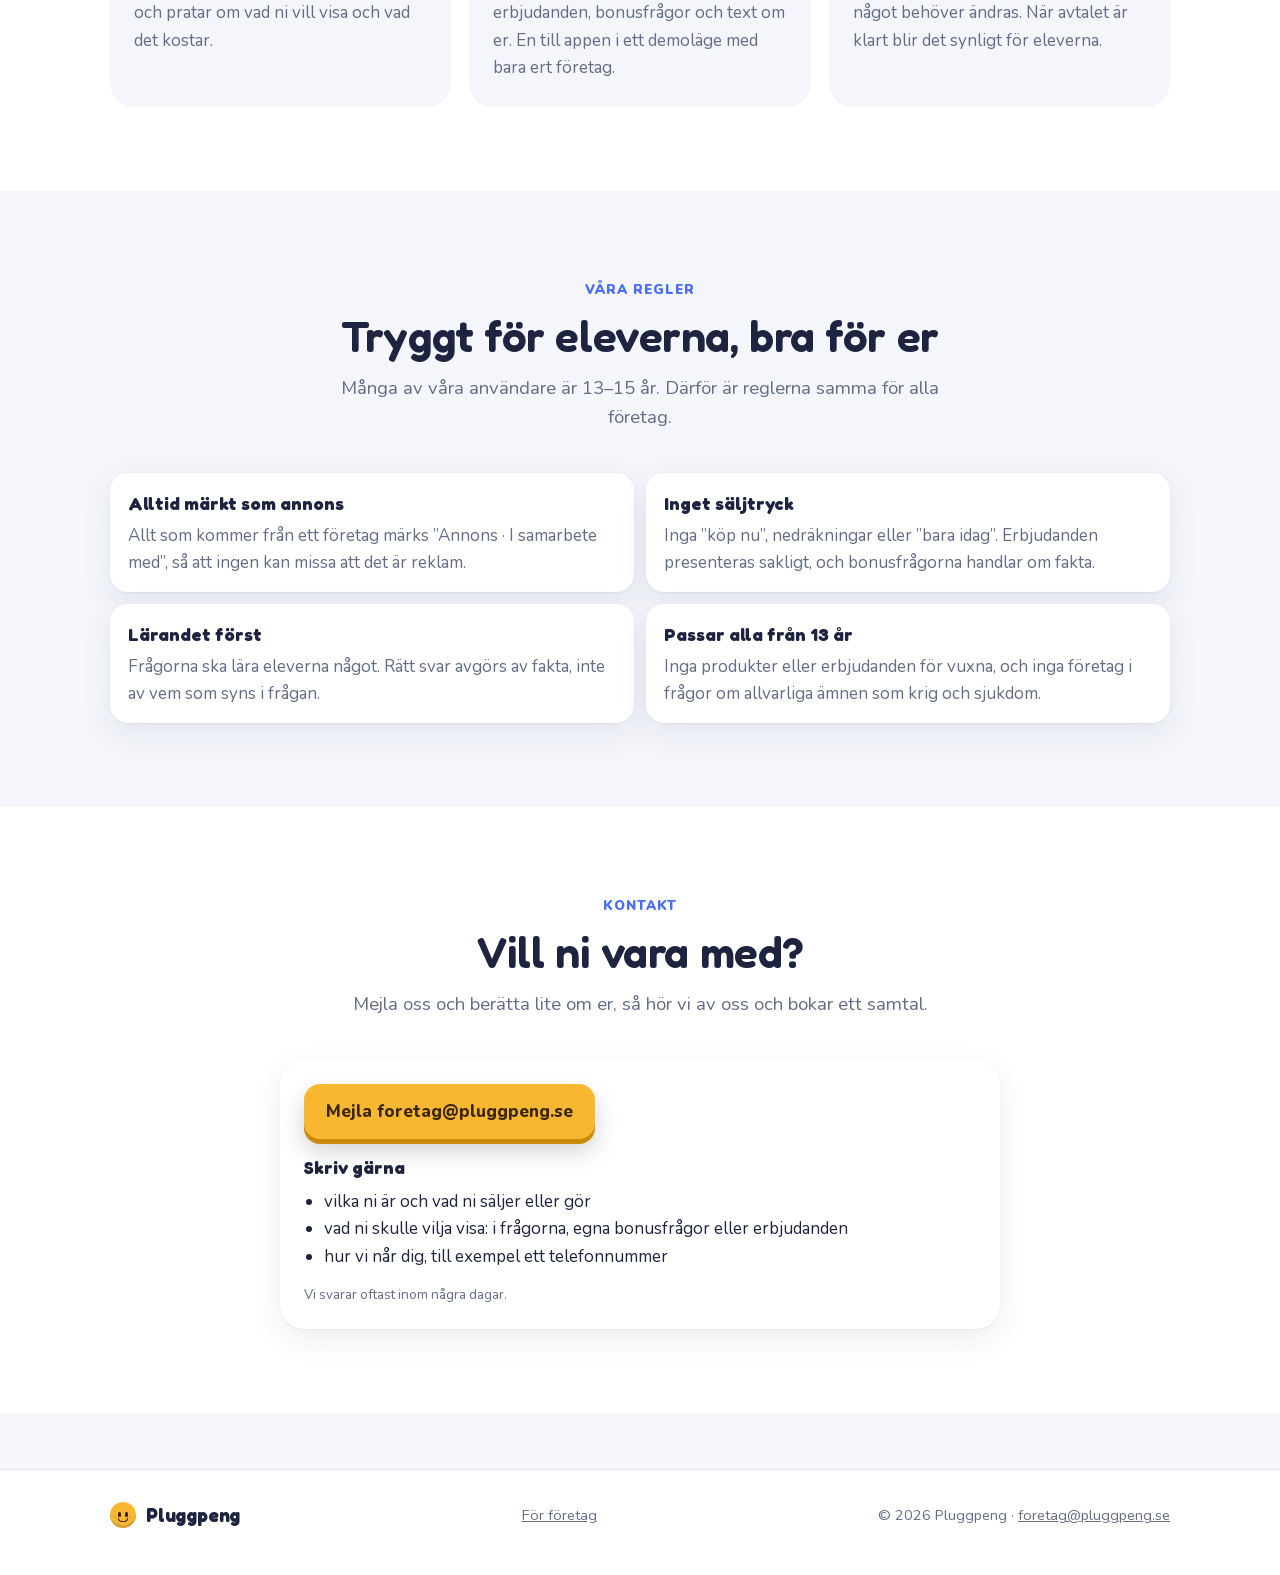
==== commit 347fba3e: "Kontakt via foretag@pluggpeng.se i stället för formulär Co-Authored-By: Claude Opus 5.5 <noreply@ant" ====
--- a/for-foretag/index.html
+++ b/for-foretag/index.html
@@ -6,7 +6,7 @@
 <title>För företag – Pluggpeng</title>
 <meta name="description" content="Synas i Pluggpeng: i frågorna eleverna pluggar med, med egna bonusfrågor och med erbjudanden de löser in med coins. Alltid tydligt märkt och utan säljtryck.">
 <meta name="theme-color" content="#4C6EF5">
-<!-- Mall. bygg-publik.js fyller i Supabase och skriver pluggpeng-webb/for-foretag/index.html -->
+<!-- Källa. bygg-publik.js kopierar den till pluggpeng-webb/for-foretag/index.html -->
 <link rel="preload" href="/fonts/Fredoka-latin.woff2" as="font" type="font/woff2" crossorigin>
 <link rel="stylesheet" href="/style.css">
 <style>
@@ -45,6 +45,9 @@
 .ff-msg.ok{background:var(--mint);color:#15803D}
 .ff-msg.err{background:#FEE2E2;color:#B91C1C}
 .ff-form .btn{justify-self:start;border:0;cursor:pointer;font:inherit}
+.ff-mail ul{margin:6px 0 0;padding-left:20px}
+.ff-mail b{font-family:var(--display);font-size:18px}
+.ff-mail .btn{font-weight:800;font-family:var(--font)}
 </style>
 </head>
 <body>
@@ -102,7 +105,7 @@
         <p class="sub">Ni ser exakt hur det blir innan något visas för eleverna.</p>
       </div>
       <div class="steps">
-        <div class="step"><h3>Ni hör av er</h3><p>Fyll i formuläret längre ner. Vi hörs och pratar om vad ni vill visa och vad det kostar.</p></div>
+        <div class="step"><h3>Ni hör av er</h3><p>Mejla foretag@pluggpeng.se. Vi hörs och pratar om vad ni vill visa och vad det kostar.</p></div>
         <div class="step"><h3>Ni får två länkar</h3><p>En till ett formulär där ni lägger in erbjudanden, bonusfrågor och text om er. En till appen i ett demoläge med bara ert företag.</p></div>
         <div class="step"><h3>Vi granskar, sedan syns ni</h3><p>Vi går igenom allt och hör av oss om något behöver ändras. När avtalet är klart blir det synligt för eleverna.</p></div>
       </div>
@@ -130,28 +133,14 @@
       <div class="center">
         <span class="kicker">Kontakt</span>
         <h2>Vill ni vara med?</h2>
-        <p class="sub">Berätta lite om er, så hör vi av oss. Ni kan också mejla <a href="mailto:support@pluggpeng.se?subject=Samarbete%20med%20Pluggpeng">support@pluggpeng.se</a>.</p>
+        <p class="sub">Mejla oss och berätta lite om er, så hör vi av oss och bokar ett samtal.</p>
       </div>
-      <form class="ff-form" id="ff" novalidate>
-        <div class="two">
-          <label>Företag<input name="company" required maxlength="80" autocomplete="organization"></label>
-          <label>Ditt namn<input name="name" required maxlength="80" autocomplete="name"></label>
-          <label>E-post<input name="email" type="email" required maxlength="120" autocomplete="email"></label>
-          <label>Telefon (valfritt)<input name="phone" type="tel" maxlength="30" autocomplete="tel"></label>
-        </div>
-        <fieldset><legend>Vad är ni intresserade av?</legend>
-          <div class="ff-checks">
-            <label><input type="checkbox" name="interest" value="case"> Synas i frågorna</label>
-            <label><input type="checkbox" name="interest" value="bonusfragor"> Egna bonusfrågor</label>
-            <label><input type="checkbox" name="interest" value="erbjudanden"> Erbjudanden</label>
-            <label><input type="checkbox" name="interest" value="annat"> Vet inte än</label>
-          </div></fieldset>
-        <label>Meddelande (valfritt)<textarea name="message" maxlength="1000" placeholder="t.ex. vilka ni är och vad ni skulle vilja visa"></textarea></label>
-        <div class="ff-hp" aria-hidden="true"><label>Lämna tomt<input name="website" tabindex="-1" autocomplete="off"></label></div>
-        <p class="ff-small">Vi använder uppgifterna bara för att svara er och sparar dem som längst i 12 månader om det inte blir något samarbete. Vill ni att vi tar bort dem tidigare, mejla support@pluggpeng.se.</p>
-        <div id="ff-msg" role="status" aria-live="polite"></div>
-        <button class="btn coin" type="submit">Skicka</button>
-      </form>
+      <div class="ff-form ff-mail">
+        <a class="btn coin" href="mailto:foretag@pluggpeng.se?subject=Samarbete%20med%20Pluggpeng&amp;body=Hej!%0A%0AVi heter … och är intresserade av att synas i Pluggpeng.%0A%0AVad vi skulle vilja visa:%0A%0ANi når mig på (telefon):%0A">Mejla foretag@pluggpeng.se</a>
+        <div><b>Skriv gärna</b>
+          <ul><li>vilka ni är och vad ni säljer eller gör</li><li>vad ni skulle vilja visa: i frågorna, egna bonusfrågor eller erbjudanden</li><li>hur vi når dig, till exempel ett telefonnummer</li></ul></div>
+        <p class="ff-small">Vi svarar oftast inom några dagar.</p>
+      </div>
     </div>
   </section>
 </main>
@@ -160,30 +149,9 @@
   <div class="wrap">
     <a class="brand" href="/"><span class="slanten" aria-hidden="true"><b></b><i></i></span>Pluggpeng</a>
     <span><a href="/for-foretag/">För företag</a></span>
-    <span>© 2026 Pluggpeng · <a href="mailto:support@pluggpeng.se">support@pluggpeng.se</a></span>
+    <span>© 2026 Pluggpeng · <a href="mailto:foretag@pluggpeng.se">foretag@pluggpeng.se</a></span>
   </div>
 </footer>
 
-<script>
-const SB_URL = "https://byfapqnpdriisybfastd.supabase.co", SB_KEY = "sb_publishable_jK1jf-cpxp_navooFOsqaw_nffUL_IU";
-const ff = document.getElementById("ff"), msg = document.getElementById("ff-msg");
-const show = (t, ok) => { msg.className = "ff-msg " + (ok ? "ok" : "err"); msg.textContent = t; };
-ff.addEventListener("submit", async e => {
-  e.preventDefault();
-  const f = new FormData(ff), v = k => (f.get(k) || "").toString().trim();
-  if(v("company").length < 2) return show("Skriv företagets namn.");
-  if(v("name").length < 2) return show("Skriv ditt namn.");
-  if(!/^[^@\s]+@[^@\s]+\.[a-z]{2,}$/i.test(v("email"))) return show("Kolla e-postadressen.");
-  const btn = ff.querySelector("button"); btn.disabled = true; btn.textContent = "Skickar …";
-  try{
-    const r = await fetch(SB_URL + "/rest/v1/rpc/lead_submit", {method:"POST", headers:{"apikey":SB_KEY, "Content-Type":"application/json"},
-      body:JSON.stringify({p:{company:v("company"), name:v("name"), email:v("email"), phone:v("phone"), message:v("message"), website:v("website"), interest:f.getAll("interest")}})});
-    const j = await r.json().catch(()=>null);
-    if(!r.ok) throw new Error(j && j.message || "");
-    ff.reset(); show("Tack! Vi har fått ert meddelande och hör av oss inom några dagar.", true);
-  }catch(err){ show(err.message && !/violates|constraint/i.test(err.message) ? err.message : "Det gick inte att skicka. Försök igen eller mejla support@pluggpeng.se."); }
-  btn.disabled = false; btn.textContent = "Skicka";
-});
-</script>
 </body>
 </html>
